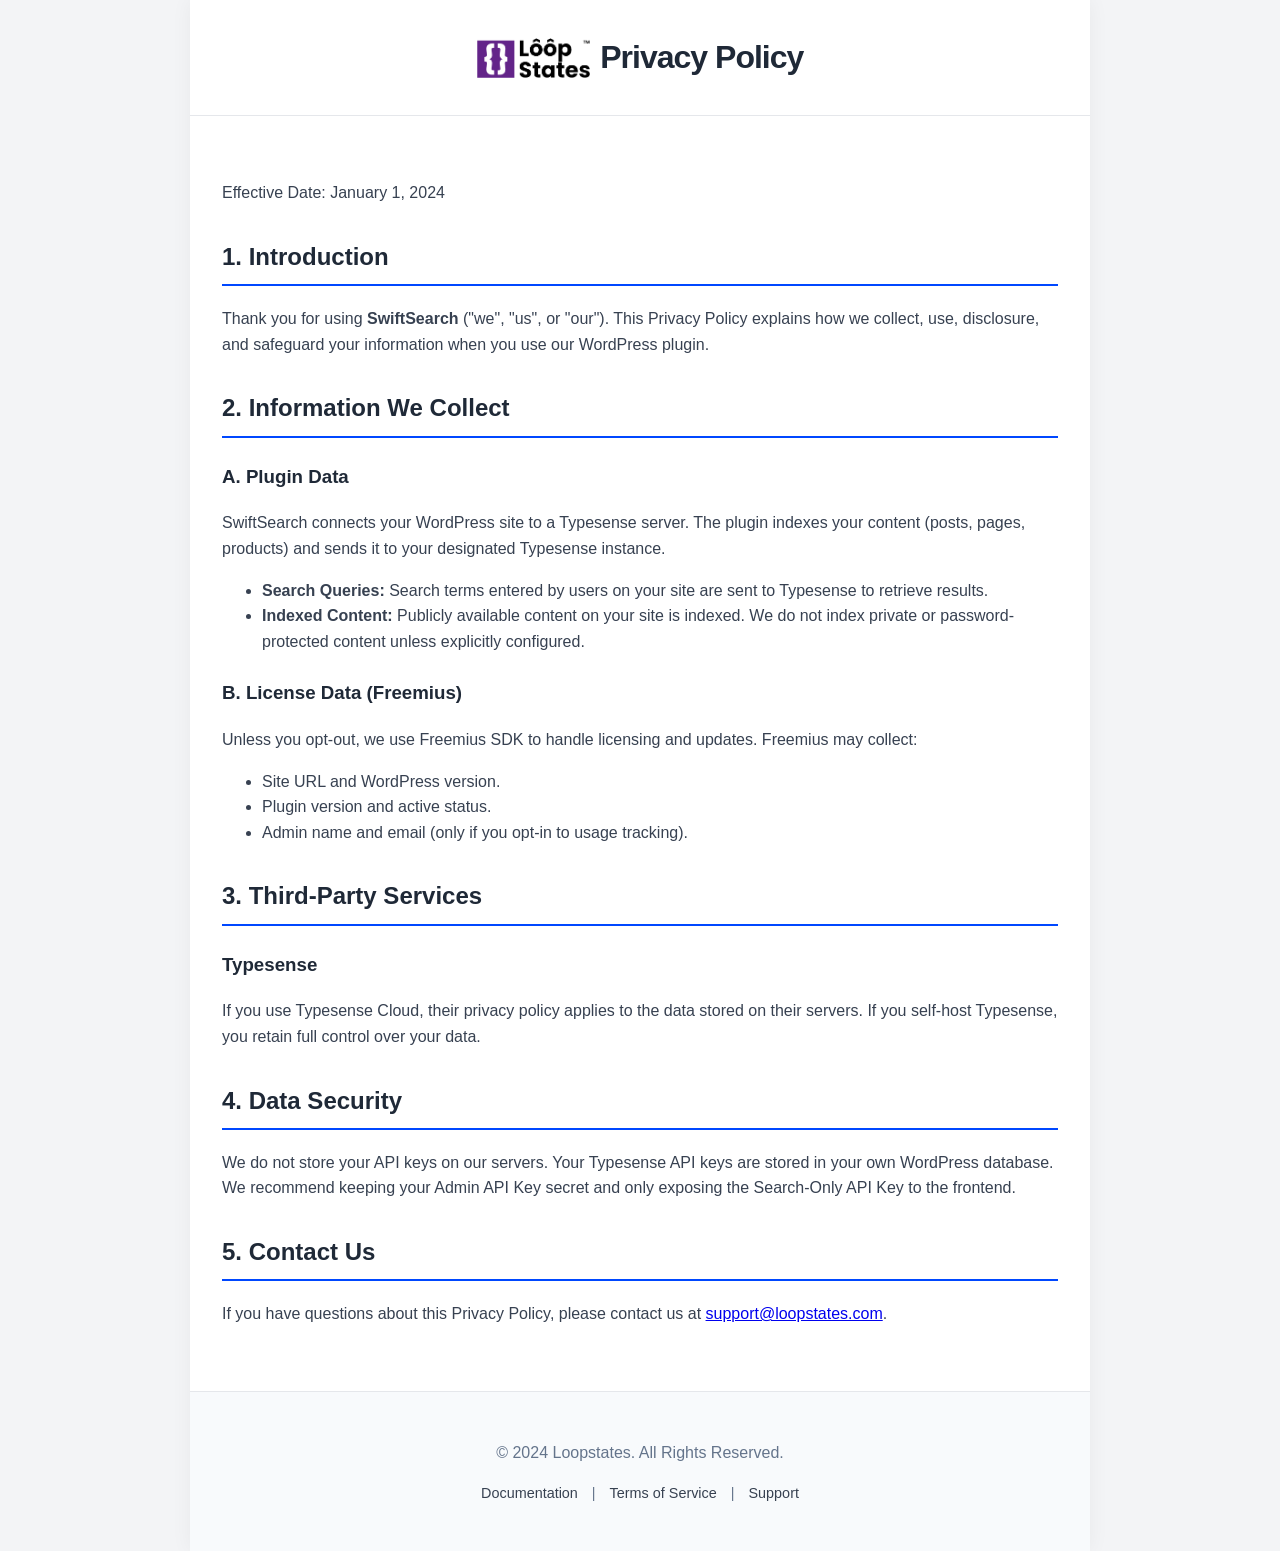
==== doc/privacy.html @ 28d059a6 "This version of Antigravity is no longer supported. Please update to receive the latest features!" ====
<!DOCTYPE html>
<html lang="en">

<head>
    <meta charset="UTF-8">
    <meta name="viewport" content="width=device-width, initial-scale=1.0">
    <title>Privacy Policy - SwiftSearch</title>
    <style>
        :root {
            --primary: #0047FF;
            --secondary: #FF0000;
            --dark: #1F2937;
            --light: #F3F4F6;
            --white: #FFFFFF;
            --text: #374151;
            --border: #E5E7EB;
        }

        body {
            font-family: -apple-system, BlinkMacSystemFont, "Segoe UI", Roboto, Helvetica, Arial, sans-serif;
            line-height: 1.6;
            color: var(--text);
            margin: 0;
            background: var(--light);
        }

        .container {
            max-width: 900px;
            margin: 0 auto;
            background: var(--white);
            min-height: 100vh;
            box-shadow: 0 0 20px rgba(0, 0, 0, 0.05);
        }

        header {
            background: var(--white);
            color: var(--dark);
            padding: 2rem;
            text-align: center;
            border-bottom: 1px solid var(--border);
        }

        header h1 {
            margin: 0;
            font-size: 2rem;
            letter-spacing: -1px;
        }

        .logo-img {
            max-height: 40px;
            vertical-align: middle;
            margin-right: 10px;
        }

        main {
            padding: 3rem 2rem;
        }

        h2 {
            color: var(--dark);
            border-bottom: 2px solid var(--primary);
            padding-bottom: 0.5rem;
            margin-top: 2rem;
        }

        h3 {
            color: var(--dark);
            margin-top: 1.5rem;
        }

        footer {
            background: #f8fafc;
            text-align: center;
            padding: 2rem;
            border-top: 1px solid var(--border);
            color: #64748b;
        }

        footer a {
            color: var(--text);
            text-decoration: none;
            margin: 0 10px;
        }

        footer a:hover {
            color: var(--primary);
            text-decoration: underline;
        }
    </style>
</head>

<body>
    <div class="container">
        <header>
            <div style="display: flex; align-items: center; justify-content: center;">
                <img src="../assets/images/loopstates.png" alt="Loopstates" class="logo-img">
                <h1>Privacy Policy</h1>
            </div>
        </header>
        <main>
            <p>Effective Date: January 1, 2024</p>

            <h2>1. Introduction</h2>
            <p>Thank you for using <strong>SwiftSearch</strong> ("we", "us", or "our"). This Privacy Policy explains how
                we collect, use, disclosure, and safeguard your information when you use our WordPress plugin.</p>

            <h2>2. Information We Collect</h2>
            <h3>A. Plugin Data</h3>
            <p>SwiftSearch connects your WordPress site to a Typesense server. The plugin indexes your content (posts,
                pages, products) and sends it to your designated Typesense instance.</p>
            <ul>
                <li><strong>Search Queries:</strong> Search terms entered by users on your site are sent to Typesense to
                    retrieve results.</li>
                <li><strong>Indexed Content:</strong> Publicly available content on your site is indexed. We do not
                    index private or password-protected content unless explicitly configured.</li>
            </ul>

            <h3>B. License Data (Freemius)</h3>
            <p>Unless you opt-out, we use Freemius SDK to handle licensing and updates. Freemius may collect:</p>
            <ul>
                <li>Site URL and WordPress version.</li>
                <li>Plugin version and active status.</li>
                <li>Admin name and email (only if you opt-in to usage tracking).</li>
            </ul>

            <h2>3. Third-Party Services</h2>
            <h3>Typesense</h3>
            <p>If you use Typesense Cloud, their privacy policy applies to the data stored on their servers. If you
                self-host Typesense, you retain full control over your data.</p>

            <h2>4. Data Security</h2>
            <p>We do not store your API keys on our servers. Your Typesense API keys are stored in your own WordPress
                database. We recommend keeping your Admin API Key secret and only exposing the Search-Only API Key to
                the frontend.</p>

            <h2>5. Contact Us</h2>
            <p>If you have questions about this Privacy Policy, please contact us at <a
                    href="mailto:support@loopstates.com">support@loopstates.com</a>.</p>
        </main>
        <footer>
            <p>&copy; 2024 Loopstates. All Rights Reserved.</p>
            <p style="margin-top: 10px; font-size: 0.9em;">
                <a href="index.html">Documentation</a> |
                <a href="terms.html">Terms of Service</a> |
                <a href="support.html">Support</a>
            </p>
        </footer>
    </div>
</body>

</html>
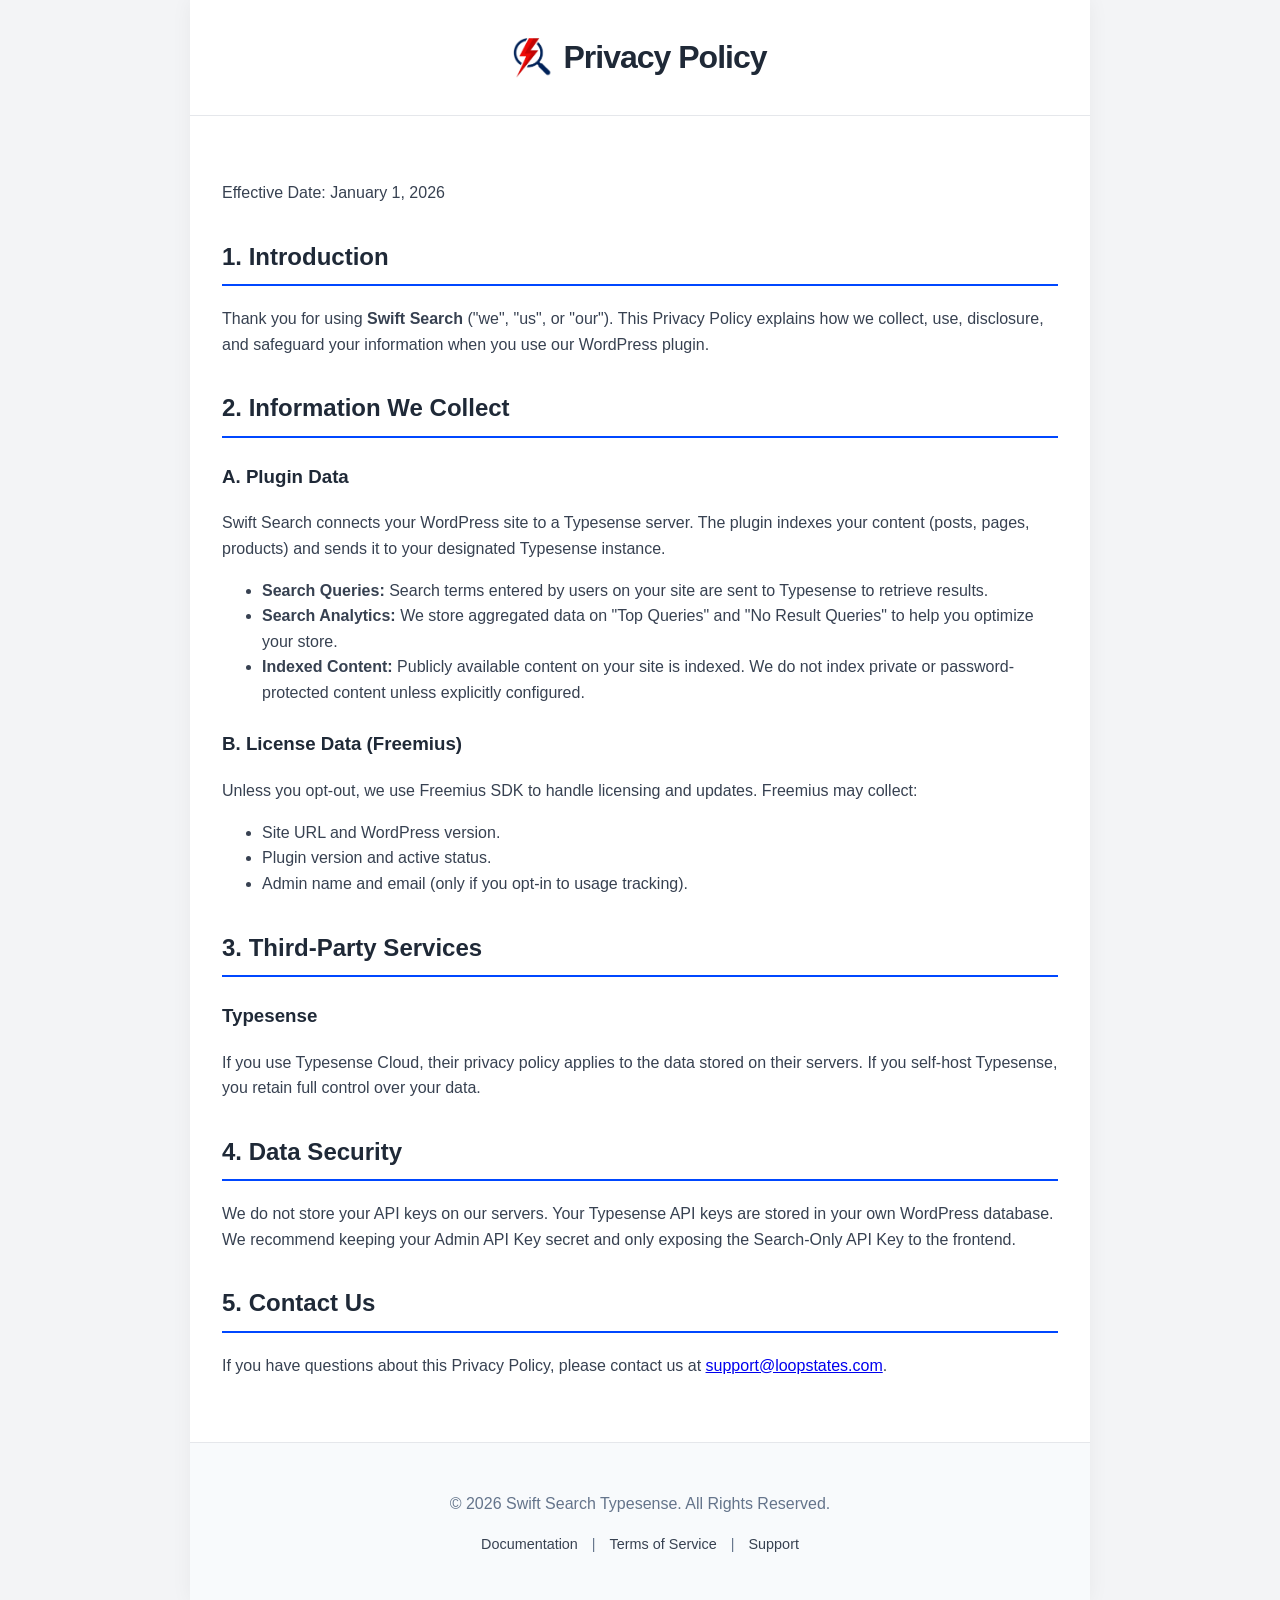
==== commit 834ebec3: "docs: Update branding, copyright year, and enhance feature descriptions and indexing details across " ====
--- a/doc/privacy.html
+++ b/doc/privacy.html
@@ -93,24 +93,27 @@
     <div class="container">
         <header>
             <div style="display: flex; align-items: center; justify-content: center;">
-                <img src="../assets/images/loopstates.png" alt="Loopstates" class="logo-img">
+                <img src="../assets/images/swift-search-typesense.png" alt="Swift Search Typesense" class="logo-img">
                 <h1>Privacy Policy</h1>
             </div>
         </header>
         <main>
-            <p>Effective Date: January 1, 2024</p>
+            <p>Effective Date: January 1, 2026</p>
 
             <h2>1. Introduction</h2>
-            <p>Thank you for using <strong>SwiftSearch</strong> ("we", "us", or "our"). This Privacy Policy explains how
+            <p>Thank you for using <strong>Swift Search</strong> ("we", "us", or "our"). This Privacy Policy explains
+                how
                 we collect, use, disclosure, and safeguard your information when you use our WordPress plugin.</p>
 
             <h2>2. Information We Collect</h2>
             <h3>A. Plugin Data</h3>
-            <p>SwiftSearch connects your WordPress site to a Typesense server. The plugin indexes your content (posts,
+            <p>Swift Search connects your WordPress site to a Typesense server. The plugin indexes your content (posts,
                 pages, products) and sends it to your designated Typesense instance.</p>
             <ul>
                 <li><strong>Search Queries:</strong> Search terms entered by users on your site are sent to Typesense to
                     retrieve results.</li>
+                <li><strong>Search Analytics:</strong> We store aggregated data on "Top Queries" and "No Result Queries"
+                    to help you optimize your store.</li>
                 <li><strong>Indexed Content:</strong> Publicly available content on your site is indexed. We do not
                     index private or password-protected content unless explicitly configured.</li>
             </ul>
@@ -138,7 +141,7 @@
                     href="mailto:support@loopstates.com">support@loopstates.com</a>.</p>
         </main>
         <footer>
-            <p>&copy; 2024 Loopstates. All Rights Reserved.</p>
+            <p>&copy; 2026 Swift Search Typesense. All Rights Reserved.</p>
             <p style="margin-top: 10px; font-size: 0.9em;">
                 <a href="index.html">Documentation</a> |
                 <a href="terms.html">Terms of Service</a> |
